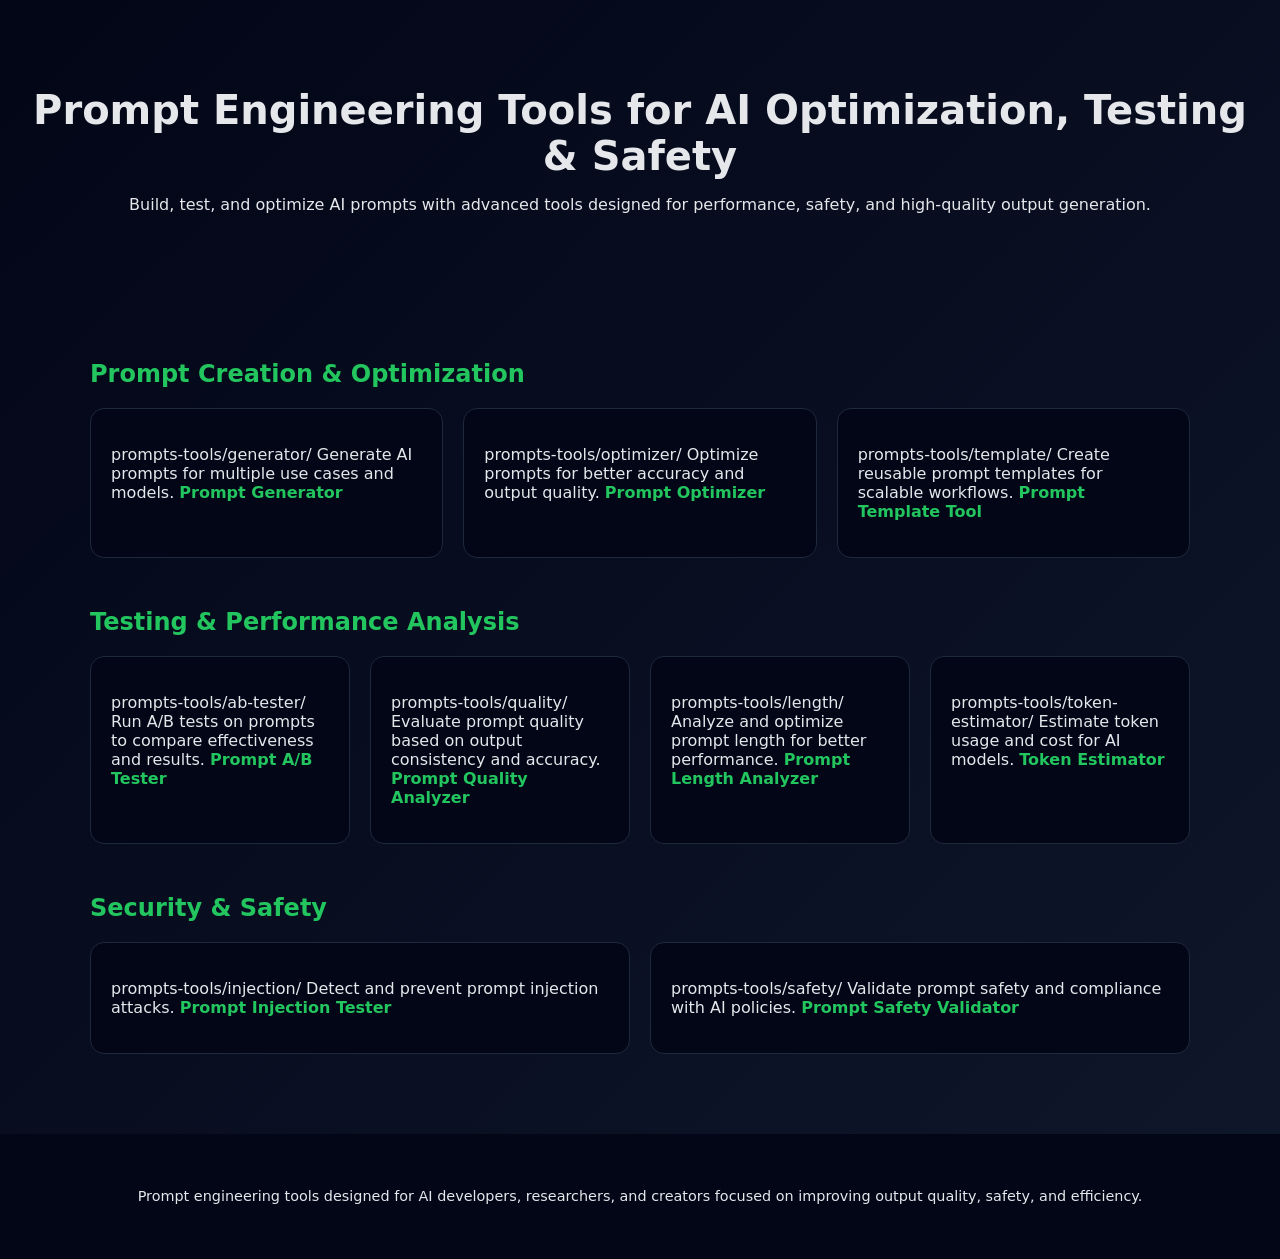
==== index.html @ e08078ec "Initial commit" ====
<!DOCTYPE html>
<html lang="en">
<head>
<meta charset="UTF-8">
<meta name="viewport" content="width=device-width, initial-scale=1.0">

<title>Prompt Engineering Tools – Generator, Optimizer, Token Estimator & AI Prompt Testing</title>

<meta name="description" content="Advanced prompt engineering tools for AI: prompt generator, optimizer, token estimator, A/B testing, safety validation, and injection detection. Improve AI output quality.">

<meta name="keywords" content="prompt engineering tools, ai prompt generator, prompt optimizer ai, token estimator gpt, prompt injection tester, ai prompt quality analyzer">

<meta name="google-site-verification" content="QMAlZVgw_jsHfCVlnfvifbkMZy5CKnLXh7m65vo1kLM" />

<style>
body {
    margin: 0;
    font-family: system-ui, Arial, sans-serif;
    background: linear-gradient(135deg, #020617, #0f172a);
    color: #e5e7eb;
}

header {
    text-align: center;
    padding: 60px 20px;
}

h1 {
    font-size: 2.5rem;
    margin-bottom: 10px;
}

h2 {
    margin-top: 50px;
    color: #22c55e;
}

main {
    max-width: 1100px;
    margin: auto;
    padding: 20px;
}

.grid {
    display: grid;
    grid-template-columns: repeat(auto-fit, minmax(260px, 1fr));
    gap: 20px;
    margin-top: 20px;
}

.card {
    background: #020617;
    border: 1px solid #1e293b;
    border-radius: 14px;
    padding: 20px;
    transition: 0.3s ease;
}

.card:hover {
    transform: translateY(-5px);
    border-color: #22c55e;
}

.card a {
    color: #22c55e;
    font-weight: bold;
    text-decoration: none;
}

.card a:hover {
    text-decoration: underline;
}

footer {
    text-align: center;
    padding: 40px;
    margin-top: 60px;
    background: #020617;
    font-size: 0.9rem;
}
</style>

</head>

<body>

<header>
<h1>Prompt Engineering Tools for AI Optimization, Testing & Safety</h1>
<p>Build, test, and optimize AI prompts with advanced tools designed for performance, safety, and high-quality output generation.</p>
</header>

<main>

<section>
<h2>Prompt Creation & Optimization</h2>

<div class="grid">

<div class="card">
<p>
prompts-tools/generator/
Generate AI prompts for multiple use cases and models.
<a href="prompts-tools/generator/">Prompt Generator</a>
</p>
</div>

<div class="card">
<p>
prompts-tools/optimizer/
Optimize prompts for better accuracy and output quality.
<a href="prompts-tools/optimizer/">Prompt Optimizer</a>
</p>
</div>

<div class="card">
<p>
prompts-tools/template/
Create reusable prompt templates for scalable workflows.
<a href="prompts-tools/template/">Prompt Template Tool</a>
</p>
</div>

</div>

</section>

<section>
<h2>Testing & Performance Analysis</h2>

<div class="grid">

<div class="card">
<p>
prompts-tools/ab-tester/
Run A/B tests on prompts to compare effectiveness and results.
<a href="prompts-tools/ab-tester/">Prompt A/B Tester</a>
</p>
</div>

<div class="card">
<p>
prompts-tools/quality/
Evaluate prompt quality based on output consistency and accuracy.
<a href="prompts-tools/quality/">Prompt Quality Analyzer</a>
</p>
</div>

<div class="card">
<p>
prompts-tools/length/
Analyze and optimize prompt length for better performance.
<a href="prompts-tools/length/">Prompt Length Analyzer</a>
</p>
</div>

<div class="card">
<p>
prompts-tools/token-estimator/
Estimate token usage and cost for AI models.
<a href="prompts-tools/token-estimator/">Token Estimator</a>
</p>
</div>

</div>

</section>

<section>
<h2>Security & Safety</h2>

<div class="grid">

<div class="card">
<p>
prompts-tools/injection/
Detect and prevent prompt injection attacks.
<a href="prompts-tools/injection/">Prompt Injection Tester</a>
</p>
</div>

<div class="card">
<p>
prompts-tools/safety/
Validate prompt safety and compliance with AI policies.
<a href="prompts-tools/safety/">Prompt Safety Validator</a>
</p>
</div>

</div>

</section>

</main>

<footer>
<p>Prompt engineering tools designed for AI developers, researchers, and creators focused on improving output quality, safety, and efficiency.</p>
</footer>

</body>
</html>
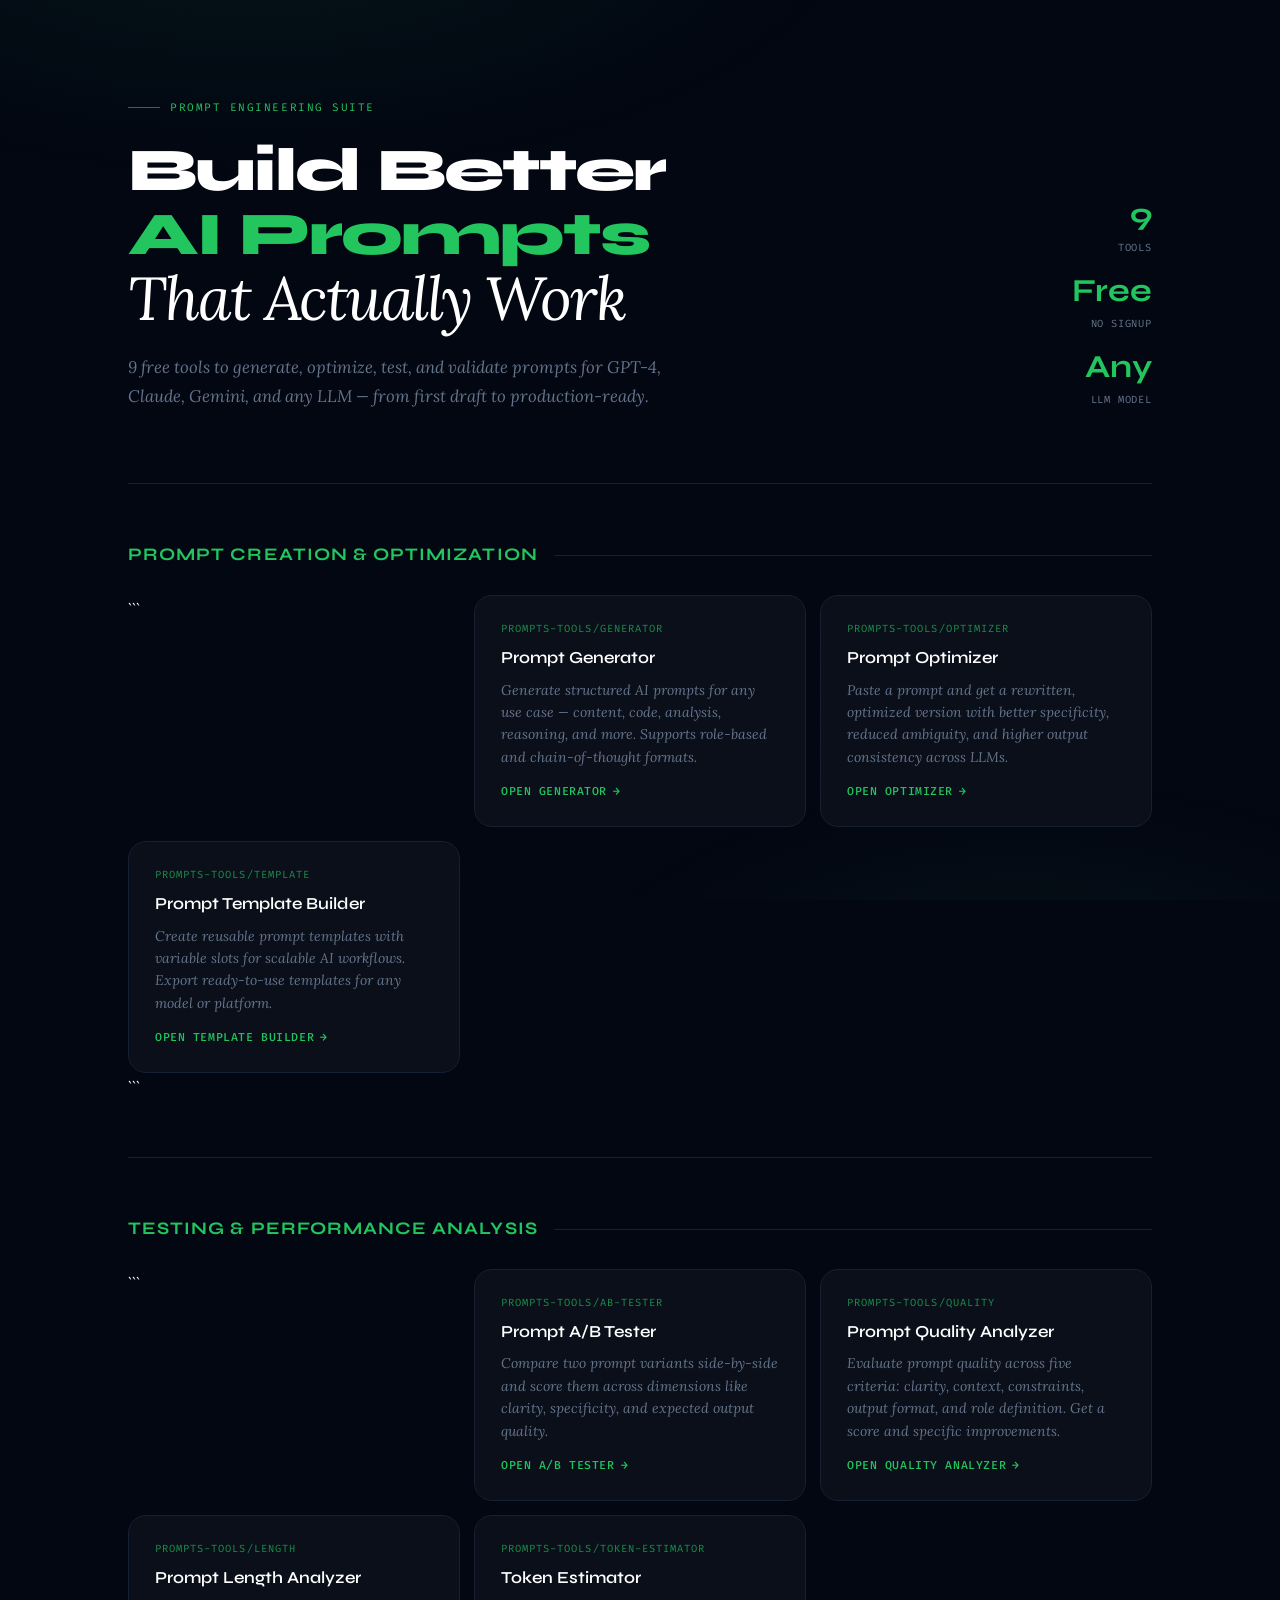
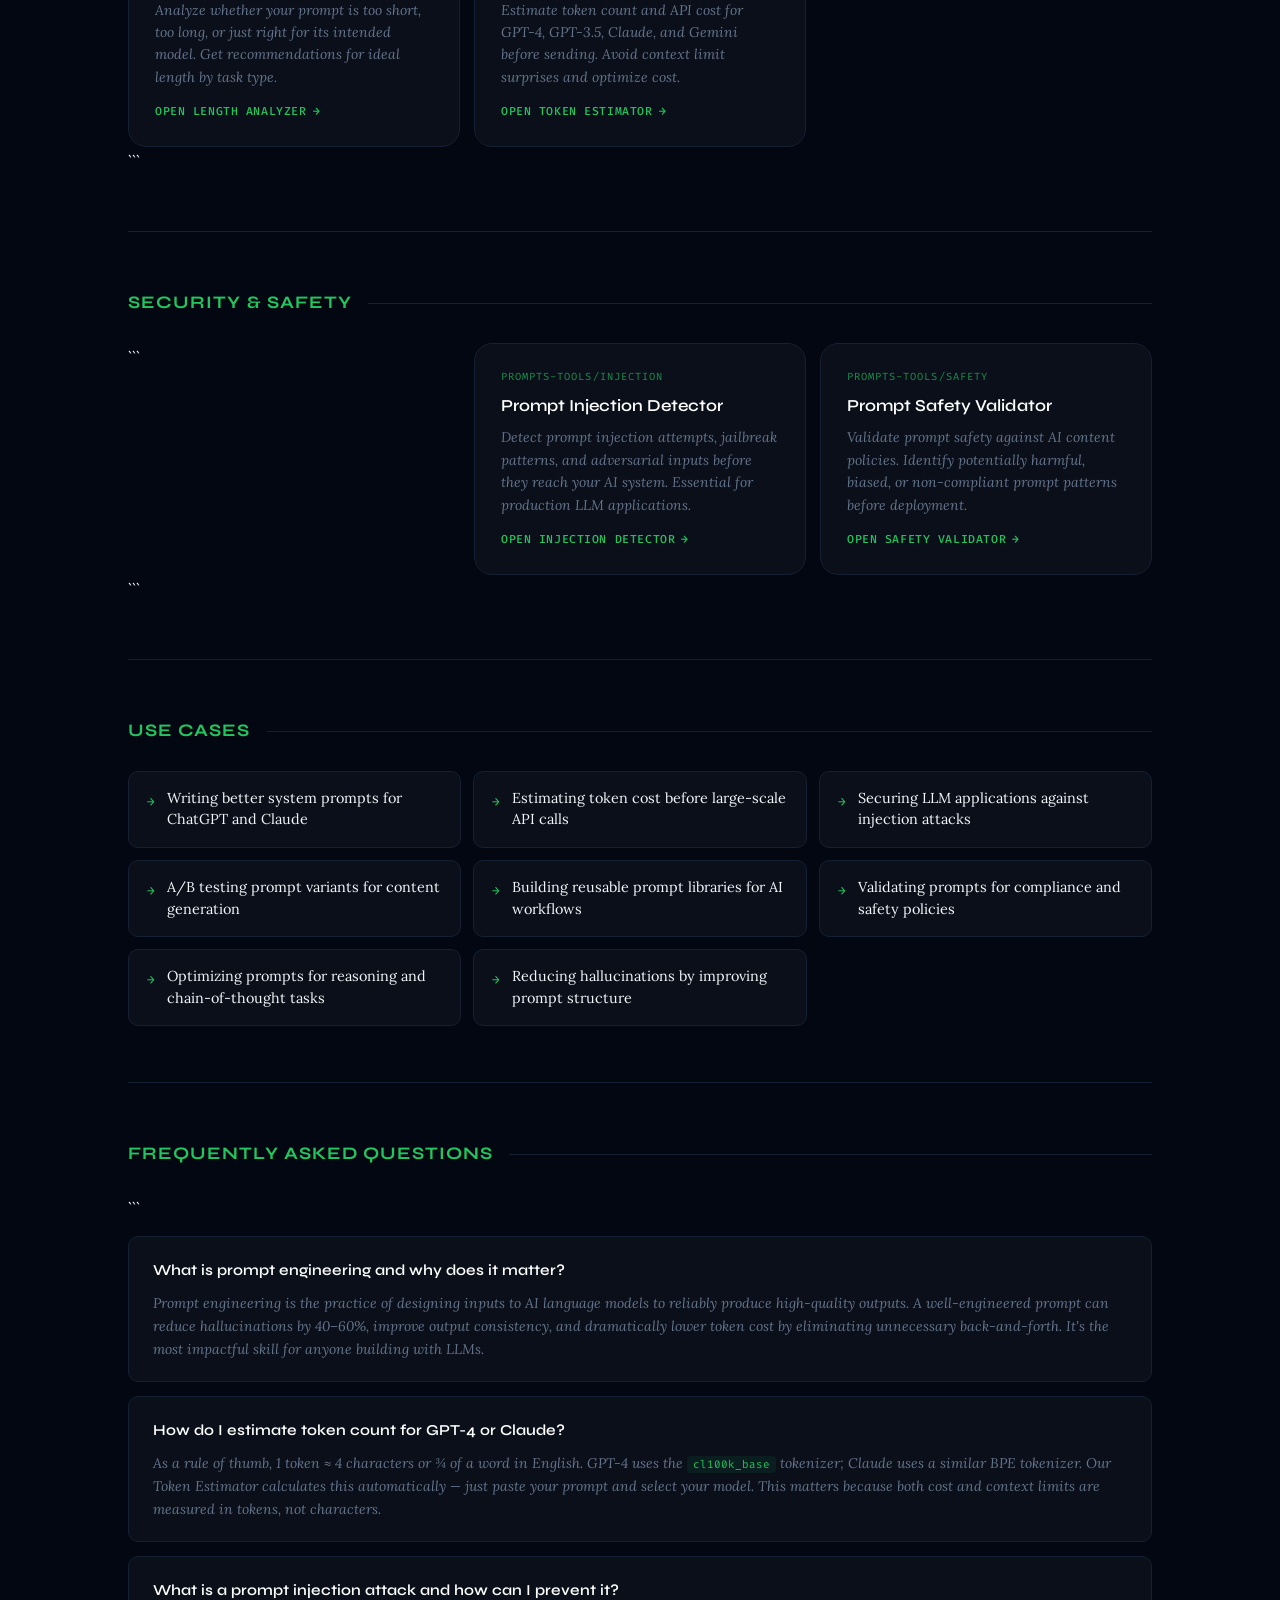
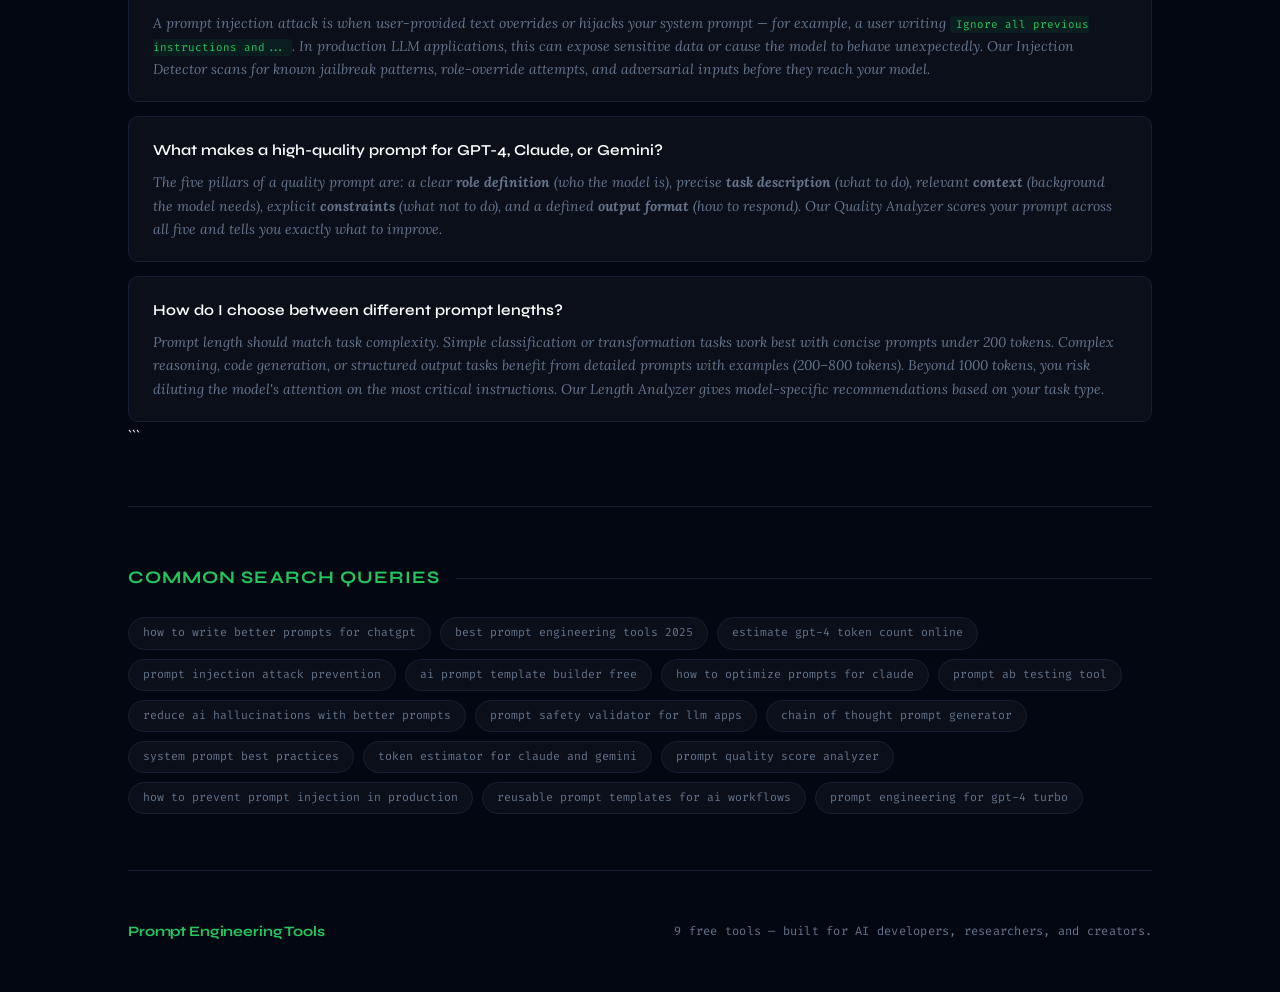
==== commit 57489056: "Actualizar index.html" ====
--- a/index.html
+++ b/index.html
@@ -1,200 +1,703 @@
 <!DOCTYPE html>
+
 <html lang="en">
 <head>
 <meta charset="UTF-8">
 <meta name="viewport" content="width=device-width, initial-scale=1.0">
 
-<title>Prompt Engineering Tools – Generator, Optimizer, Token Estimator & AI Prompt Testing</title>
-
-<meta name="description" content="Advanced prompt engineering tools for AI: prompt generator, optimizer, token estimator, A/B testing, safety validation, and injection detection. Improve AI output quality.">
-
-<meta name="keywords" content="prompt engineering tools, ai prompt generator, prompt optimizer ai, token estimator gpt, prompt injection tester, ai prompt quality analyzer">
-
-<meta name="google-site-verification" content="QMAlZVgw_jsHfCVlnfvifbkMZy5CKnLXh7m65vo1kLM" />
+<!-- SEO -->
+
+<title>Prompt Engineering Tools – AI Prompt Generator, Optimizer, Token Estimator & Safety Testing</title>
+<meta name="description" content="Free prompt engineering tools for AI developers and researchers: generate, optimize, test, and validate prompts for GPT, Claude, and Gemini. Estimate tokens, detect injection attacks, and run A/B tests on prompts.">
+<meta name="keywords" content="prompt engineering tools, ai prompt generator, prompt optimizer, token estimator gpt, prompt injection detector, prompt safety validator, ai prompt ab tester, prompt quality analyzer, prompt template builder, how to write better ai prompts, best prompt engineering tools 2025">
+
+<meta name="google-site-verification" content="PkLa_ViOo6FAHpvh8SacceMb95o9tePRdrqLNBz9X1M" />
+
+<!-- OG -->
+
+<meta property="og:title" content="Prompt Engineering Tools – Generate, Optimize & Test AI Prompts">
+<meta property="og:description" content="9 free tools to build better AI prompts: generator, optimizer, A/B tester, token estimator, injection detector, safety validator, and more.">
+<meta property="og:type" content="website">
+
+<link rel="preconnect" href="https://fonts.googleapis.com">
+<link rel="preconnect" href="https://fonts.gstatic.com" crossorigin>
+<link href="https://fonts.googleapis.com/css2?family=Syne:wght@400;500;600;700;800&family=Fira+Code:wght@400;500&family=Lora:ital,wght@0,400;0,500;1,400&display=swap" rel="stylesheet">
 
 <style>
-body {
-    margin: 0;
-    font-family: system-ui, Arial, sans-serif;
-    background: linear-gradient(135deg, #020617, #0f172a);
-    color: #e5e7eb;
-}
-
-header {
-    text-align: center;
-    padding: 60px 20px;
-}
-
-h1 {
-    font-size: 2.5rem;
-    margin-bottom: 10px;
-}
-
-h2 {
-    margin-top: 50px;
-    color: #22c55e;
-}
-
-main {
-    max-width: 1100px;
-    margin: auto;
-    padding: 20px;
-}
-
-.grid {
+  /* ── TOKENS ── */
+  :root {
+    --bg:        #030712;
+    --surface:   #0a0f1a;
+    --surface-2: #0f1726;
+    --border:    #162033;
+    --border-hi: #22c55e33;
+    --accent:    #22c55e;
+    --accent-2:  #4ade80;
+    --accent-dim: rgba(34,197,94,.08);
+    --text:      #f1f5f9;
+    --muted:     #64748b;
+    --danger:    #f87171;
+    --warning:   #fbbf24;
+
+    --font-display: 'Syne', sans-serif;
+    --font-body:    'Lora', Georgia, serif;
+    --font-mono:    'Fira Code', monospace;
+    --radius:    10px;
+    --radius-lg: 18px;
+    --transition: 240ms cubic-bezier(.4,0,.2,1);
+  }
+
+  *, *::before, *::after { box-sizing: border-box; margin: 0; padding: 0; }
+  html { scroll-behavior: smooth; }
+
+  body {
+    background: var(--bg);
+    color: var(--text);
+    font-family: var(--font-body);
+    font-size: 16px;
+    line-height: 1.75;
+    min-height: 100vh;
+    overflow-x: hidden;
+  }
+
+  /* ── BACKGROUND TEXTURE ── */
+  body::before {
+    content: '';
+    position: fixed; inset: 0;
+    background:
+      radial-gradient(ellipse 80% 50% at 20% -10%, rgba(34,197,94,.07) 0%, transparent 60%),
+      radial-gradient(ellipse 60% 40% at 80% 110%, rgba(74,222,128,.05) 0%, transparent 60%);
+    pointer-events: none;
+    z-index: 0;
+  }
+
+  body::after {
+    content: '';
+    position: fixed; inset: 0;
+    background-image:
+      radial-gradient(circle, rgba(34,197,94,.04) 1px, transparent 1px);
+    background-size: 32px 32px;
+    pointer-events: none;
+    z-index: 0;
+    opacity: .6;
+  }
+
+  .wrapper {
+    position: relative; z-index: 1;
+    max-width: 1080px;
+    margin: 0 auto;
+    padding: 0 28px;
+  }
+
+  /* ── HEADER ── */
+  header {
+    padding: 88px 0 72px;
+    border-bottom: 1px solid var(--border);
+    animation: fadeUp .7s ease both;
+  }
+
+  .header-inner {
     display: grid;
-    grid-template-columns: repeat(auto-fit, minmax(260px, 1fr));
+    grid-template-columns: 1fr auto;
+    gap: 40px;
+    align-items: end;
+  }
+
+  .header-eyebrow {
+    display: inline-flex;
+    align-items: center;
+    gap: 10px;
+    font-family: var(--font-mono);
+    font-size: 11px;
+    letter-spacing: .14em;
+    text-transform: uppercase;
+    color: var(--accent);
+    margin-bottom: 22px;
+  }
+
+  .eyebrow-line {
+    display: block;
+    width: 32px; height: 1px;
+    background: var(--accent);
+    opacity: .6;
+  }
+
+  header h1 {
+    font-family: var(--font-display);
+    font-size: clamp(2.2rem, 5.5vw, 3.8rem);
+    font-weight: 800;
+    line-height: 1.05;
+    letter-spacing: -.03em;
+    color: #fff;
+    margin-bottom: 20px;
+  }
+
+  header h1 .accent { color: var(--accent); }
+  header h1 .italic { font-style: italic; font-weight: 400; font-family: var(--font-body); }
+
+  header p {
+    font-size: 1.05rem;
+    color: var(--muted);
+    max-width: 560px;
+    font-style: italic;
+  }
+
+  /* stat strip */
+  .stat-strip {
+    display: flex;
+    flex-direction: column;
+    gap: 16px;
+    align-items: flex-end;
+    flex-shrink: 0;
+  }
+
+  .stat-item {
+    text-align: right;
+  }
+
+  .stat-num {
+    font-family: var(--font-display);
+    font-size: 2rem;
+    font-weight: 700;
+    color: var(--accent);
+    line-height: 1;
+    display: block;
+  }
+
+  .stat-label {
+    font-family: var(--font-mono);
+    font-size: .65rem;
+    letter-spacing: .08em;
+    text-transform: uppercase;
+    color: var(--muted);
+  }
+
+  /* ── SECTION HEADERS ── */
+  .section-header {
+    display: flex;
+    align-items: center;
+    gap: 16px;
+    margin-bottom: 24px;
+  }
+
+  .section-header h2 {
+    font-family: var(--font-display);
+    font-size: 1.1rem;
+    font-weight: 700;
+    letter-spacing: .06em;
+    text-transform: uppercase;
+    color: var(--accent);
+  }
+
+  .section-line {
+    flex: 1;
+    height: 1px;
+    background: var(--border);
+  }
+
+  /* ── SECTIONS ── */
+  section {
+    padding: 56px 0;
+    border-bottom: 1px solid var(--border);
+    animation: fadeUp .6s ease both;
+  }
+
+  section:nth-child(1) { animation-delay: .1s; }
+  section:nth-child(2) { animation-delay: .18s; }
+  section:nth-child(3) { animation-delay: .26s; }
+  section:nth-child(4) { animation-delay: .34s; }
+  section:nth-child(5) { animation-delay: .42s; }
+
+  section:last-of-type { border-bottom: none; }
+
+  /* ── TOOLS GRID ── */
+  .tools-grid {
+    display: grid;
+    grid-template-columns: repeat(auto-fill, minmax(300px, 1fr));
+    gap: 14px;
+  }
+
+  .tool-card {
+    background: var(--surface);
+    border: 1px solid var(--border);
+    border-radius: var(--radius-lg);
+    padding: 24px 26px;
+    display: flex;
+    flex-direction: column;
+    gap: 10px;
+    position: relative;
+    overflow: hidden;
+    transition: border-color var(--transition), transform var(--transition), box-shadow var(--transition);
+    text-decoration: none;
+    color: inherit;
+  }
+
+  .tool-card::before {
+    content: '';
+    position: absolute;
+    top: 0; left: 0; right: 0;
+    height: 1px;
+    background: linear-gradient(90deg, transparent, var(--accent), transparent);
+    opacity: 0;
+    transition: opacity var(--transition);
+  }
+
+  .tool-card::after {
+    content: '';
+    position: absolute;
+    bottom: 0; right: 0;
+    width: 80px; height: 80px;
+    background: radial-gradient(circle at bottom right, rgba(34,197,94,.06), transparent 70%);
+    opacity: 0;
+    transition: opacity var(--transition);
+  }
+
+  .tool-card:hover {
+    border-color: rgba(34,197,94,.35);
+    transform: translateY(-3px);
+    box-shadow: 0 16px 48px rgba(0,0,0,.5), 0 0 0 1px rgba(34,197,94,.06);
+  }
+
+  .tool-card:hover::before,
+  .tool-card:hover::after { opacity: 1; }
+
+  .tool-tag {
+    font-family: var(--font-mono);
+    font-size: .65rem;
+    letter-spacing: .1em;
+    text-transform: uppercase;
+    color: var(--accent);
+    opacity: .7;
+  }
+
+  .tool-name {
+    font-family: var(--font-display);
+    font-size: 1.05rem;
+    font-weight: 600;
+    color: #fff;
+    line-height: 1.2;
+  }
+
+  .tool-desc {
+    font-size: .875rem;
+    color: var(--muted);
+    font-style: italic;
+    flex: 1;
+    line-height: 1.6;
+  }
+
+  .tool-link {
+    display: inline-flex;
+    align-items: center;
+    gap: 6px;
+    font-family: var(--font-mono);
+    font-size: .72rem;
+    font-weight: 500;
+    letter-spacing: .05em;
+    text-transform: uppercase;
+    color: var(--accent);
+    text-decoration: none;
+    margin-top: 4px;
+    transition: gap var(--transition);
+  }
+
+  .tool-link::after {
+    content: '→';
+    transition: transform var(--transition);
+  }
+
+  .tool-card:hover .tool-link { gap: 10px; }
+  .tool-card:hover .tool-link::after { transform: translateX(3px); }
+
+  /* ── USE CASES ── */
+  .use-grid {
+    display: grid;
+    grid-template-columns: repeat(auto-fill, minmax(260px, 1fr));
+    gap: 12px;
+  }
+
+  .use-item {
+    display: flex;
+    gap: 12px;
+    align-items: flex-start;
+    background: var(--surface);
+    border: 1px solid var(--border);
+    border-radius: var(--radius);
+    padding: 16px 18px;
+    transition: border-color var(--transition);
+  }
+
+  .use-item:hover { border-color: var(--border-hi); }
+
+  .use-arrow {
+    color: var(--accent);
+    font-family: var(--font-mono);
+    font-size: .8rem;
+    margin-top: 3px;
+    flex-shrink: 0;
+  }
+
+  .use-text {
+    font-size: .9rem;
+    color: var(--text);
+    line-height: 1.5;
+  }
+
+  /* ── FAQ ── */
+  .faq-list { display: flex; flex-direction: column; gap: 14px; }
+
+  .faq-item {
+    background: var(--surface);
+    border: 1px solid var(--border);
+    border-radius: var(--radius);
+    padding: 20px 24px;
+    transition: border-color var(--transition);
+  }
+
+  .faq-item:hover { border-color: var(--border-hi); }
+
+  .faq-q {
+    font-family: var(--font-display);
+    font-size: .95rem;
+    font-weight: 600;
+    color: #fff;
+    margin-bottom: 8px;
+  }
+
+  .faq-a {
+    font-size: .875rem;
+    color: var(--muted);
+    font-style: italic;
+    line-height: 1.65;
+  }
+
+  .faq-a code {
+    font-family: var(--font-mono);
+    font-size: .78em;
+    color: var(--accent);
+    background: var(--accent-dim);
+    border-radius: 4px;
+    padding: 1px 6px;
+    font-style: normal;
+  }
+
+  /* ── LONG-TAIL TAGS ── */
+  .tag-cloud {
+    display: flex;
+    flex-wrap: wrap;
+    gap: 9px;
+  }
+
+  .tag {
+    font-family: var(--font-mono);
+    font-size: .72rem;
+    color: var(--muted);
+    background: var(--surface);
+    border: 1px solid var(--border);
+    border-radius: 100px;
+    padding: 5px 14px;
+    transition: color var(--transition), border-color var(--transition), background var(--transition);
+    cursor: default;
+  }
+
+  .tag:hover {
+    color: var(--accent);
+    border-color: rgba(34,197,94,.3);
+    background: var(--accent-dim);
+  }
+
+  /* ── FOOTER ── */
+  footer {
+    padding: 48px 0;
+    border-top: 1px solid var(--border);
+    position: relative;
+    z-index: 1;
+  }
+
+  .footer-inner {
+    display: flex;
+    align-items: center;
+    justify-content: space-between;
     gap: 20px;
-    margin-top: 20px;
-}
-
-.card {
-    background: #020617;
-    border: 1px solid #1e293b;
-    border-radius: 14px;
-    padding: 20px;
-    transition: 0.3s ease;
-}
-
-.card:hover {
-    transform: translateY(-5px);
-    border-color: #22c55e;
-}
-
-.card a {
-    color: #22c55e;
-    font-weight: bold;
-    text-decoration: none;
-}
-
-.card a:hover {
-    text-decoration: underline;
-}
-
-footer {
-    text-align: center;
-    padding: 40px;
-    margin-top: 60px;
-    background: #020617;
-    font-size: 0.9rem;
-}
+    flex-wrap: wrap;
+  }
+
+  footer p {
+    font-family: var(--font-mono);
+    font-size: .75rem;
+    color: var(--muted);
+    letter-spacing: .02em;
+  }
+
+  .footer-accent {
+    font-family: var(--font-display);
+    font-size: .9rem;
+    font-weight: 700;
+    color: var(--accent);
+    letter-spacing: -.01em;
+  }
+
+  /* ── ANIMATIONS ── */
+  @keyframes fadeUp {
+    from { opacity: 0; transform: translateY(18px); }
+    to   { opacity: 1; transform: translateY(0); }
+  }
+
+  /* ── RESPONSIVE ── */
+  @media (max-width: 680px) {
+    header { padding: 56px 0 48px; }
+    .header-inner { grid-template-columns: 1fr; }
+    .stat-strip { flex-direction: row; align-items: flex-start; }
+    .stat-item { text-align: left; }
+    .tools-grid { grid-template-columns: 1fr; }
+    .use-grid   { grid-template-columns: 1fr; }
+  }
 </style>
 
 </head>
 
 <body>
-
-<header>
-<h1>Prompt Engineering Tools for AI Optimization, Testing & Safety</h1>
-<p>Build, test, and optimize AI prompts with advanced tools designed for performance, safety, and high-quality output generation.</p>
-</header>
-
-<main>
-
-<section>
-<h2>Prompt Creation & Optimization</h2>
-
-<div class="grid">
-
-<div class="card">
-<p>
-prompts-tools/generator/
-Generate AI prompts for multiple use cases and models.
-<a href="prompts-tools/generator/">Prompt Generator</a>
-</p>
+<div class="wrapper">
+
+  <!-- ── HEADER ── -->
+
+  <header>
+    <div class="header-inner">
+      <div>
+        <div class="header-eyebrow">
+          <span class="eyebrow-line"></span>
+          Prompt Engineering Suite
+        </div>
+        <h1>
+          Build Better<br>
+          <span class="accent">AI Prompts</span><br>
+          <span class="italic">That Actually Work</span>
+        </h1>
+        <p>
+          9 free tools to generate, optimize, test, and validate prompts
+          for GPT-4, Claude, Gemini, and any LLM — from first draft to production-ready.
+        </p>
+      </div>
+      <div class="stat-strip">
+        <div class="stat-item">
+          <span class="stat-num">9</span>
+          <span class="stat-label">Tools</span>
+        </div>
+        <div class="stat-item">
+          <span class="stat-num">Free</span>
+          <span class="stat-label">No signup</span>
+        </div>
+        <div class="stat-item">
+          <span class="stat-num">Any</span>
+          <span class="stat-label">LLM model</span>
+        </div>
+      </div>
+    </div>
+  </header>
+
+  <!-- ── CREATION ── -->
+
+  <section>
+    <div class="section-header">
+      <h2>Prompt Creation & Optimization</h2>
+      <span class="section-line"></span>
+    </div>
+    <div class="tools-grid">
+
+```
+  <a class="tool-card" href="prompts-tools/generator/">
+    <span class="tool-tag">prompts-tools/generator</span>
+    <span class="tool-name">Prompt Generator</span>
+    <span class="tool-desc">Generate structured AI prompts for any use case — content, code, analysis, reasoning, and more. Supports role-based and chain-of-thought formats.</span>
+    <span class="tool-link">Open Generator</span>
+  </a>
+
+  <a class="tool-card" href="prompts-tools/optimizer/">
+    <span class="tool-tag">prompts-tools/optimizer</span>
+    <span class="tool-name">Prompt Optimizer</span>
+    <span class="tool-desc">Paste a prompt and get a rewritten, optimized version with better specificity, reduced ambiguity, and higher output consistency across LLMs.</span>
+    <span class="tool-link">Open Optimizer</span>
+  </a>
+
+  <a class="tool-card" href="prompts-tools/template/">
+    <span class="tool-tag">prompts-tools/template</span>
+    <span class="tool-name">Prompt Template Builder</span>
+    <span class="tool-desc">Create reusable prompt templates with variable slots for scalable AI workflows. Export ready-to-use templates for any model or platform.</span>
+    <span class="tool-link">Open Template Builder</span>
+  </a>
+
 </div>
-
-<div class="card">
-<p>
-prompts-tools/optimizer/
-Optimize prompts for better accuracy and output quality.
-<a href="prompts-tools/optimizer/">Prompt Optimizer</a>
-</p>
+```
+
+  </section>
+
+  <!-- ── TESTING ── -->
+
+  <section>
+    <div class="section-header">
+      <h2>Testing & Performance Analysis</h2>
+      <span class="section-line"></span>
+    </div>
+    <div class="tools-grid">
+
+```
+  <a class="tool-card" href="prompts-tools/ab-tester/">
+    <span class="tool-tag">prompts-tools/ab-tester</span>
+    <span class="tool-name">Prompt A/B Tester</span>
+    <span class="tool-desc">Compare two prompt variants side-by-side and score them across dimensions like clarity, specificity, and expected output quality.</span>
+    <span class="tool-link">Open A/B Tester</span>
+  </a>
+
+  <a class="tool-card" href="prompts-tools/quality/">
+    <span class="tool-tag">prompts-tools/quality</span>
+    <span class="tool-name">Prompt Quality Analyzer</span>
+    <span class="tool-desc">Evaluate prompt quality across five criteria: clarity, context, constraints, output format, and role definition. Get a score and specific improvements.</span>
+    <span class="tool-link">Open Quality Analyzer</span>
+  </a>
+
+  <a class="tool-card" href="prompts-tools/length/">
+    <span class="tool-tag">prompts-tools/length</span>
+    <span class="tool-name">Prompt Length Analyzer</span>
+    <span class="tool-desc">Analyze whether your prompt is too short, too long, or just right for its intended model. Get recommendations for ideal length by task type.</span>
+    <span class="tool-link">Open Length Analyzer</span>
+  </a>
+
+  <a class="tool-card" href="prompts-tools/token-estimator/">
+    <span class="tool-tag">prompts-tools/token-estimator</span>
+    <span class="tool-name">Token Estimator</span>
+    <span class="tool-desc">Estimate token count and API cost for GPT-4, GPT-3.5, Claude, and Gemini before sending. Avoid context limit surprises and optimize cost.</span>
+    <span class="tool-link">Open Token Estimator</span>
+  </a>
+
 </div>
-
-<div class="card">
-<p>
-prompts-tools/template/
-Create reusable prompt templates for scalable workflows.
-<a href="prompts-tools/template/">Prompt Template Tool</a>
-</p>
+```
+
+  </section>
+
+  <!-- ── SECURITY ── -->
+
+  <section>
+    <div class="section-header">
+      <h2>Security & Safety</h2>
+      <span class="section-line"></span>
+    </div>
+    <div class="tools-grid">
+
+```
+  <a class="tool-card" href="prompts-tools/injection/">
+    <span class="tool-tag">prompts-tools/injection</span>
+    <span class="tool-name">Prompt Injection Detector</span>
+    <span class="tool-desc">Detect prompt injection attempts, jailbreak patterns, and adversarial inputs before they reach your AI system. Essential for production LLM applications.</span>
+    <span class="tool-link">Open Injection Detector</span>
+  </a>
+
+  <a class="tool-card" href="prompts-tools/safety/">
+    <span class="tool-tag">prompts-tools/safety</span>
+    <span class="tool-name">Prompt Safety Validator</span>
+    <span class="tool-desc">Validate prompt safety against AI content policies. Identify potentially harmful, biased, or non-compliant prompt patterns before deployment.</span>
+    <span class="tool-link">Open Safety Validator</span>
+  </a>
+
 </div>
+```
+
+  </section>
+
+  <!-- ── USE CASES ── -->
+
+  <section>
+    <div class="section-header">
+      <h2>Use Cases</h2>
+      <span class="section-line"></span>
+    </div>
+    <div class="use-grid">
+      <div class="use-item"><span class="use-arrow">→</span><span class="use-text">Writing better system prompts for ChatGPT and Claude</span></div>
+      <div class="use-item"><span class="use-arrow">→</span><span class="use-text">Estimating token cost before large-scale API calls</span></div>
+      <div class="use-item"><span class="use-arrow">→</span><span class="use-text">Securing LLM applications against injection attacks</span></div>
+      <div class="use-item"><span class="use-arrow">→</span><span class="use-text">A/B testing prompt variants for content generation</span></div>
+      <div class="use-item"><span class="use-arrow">→</span><span class="use-text">Building reusable prompt libraries for AI workflows</span></div>
+      <div class="use-item"><span class="use-arrow">→</span><span class="use-text">Validating prompts for compliance and safety policies</span></div>
+      <div class="use-item"><span class="use-arrow">→</span><span class="use-text">Optimizing prompts for reasoning and chain-of-thought tasks</span></div>
+      <div class="use-item"><span class="use-arrow">→</span><span class="use-text">Reducing hallucinations by improving prompt structure</span></div>
+    </div>
+  </section>
+
+  <!-- ── FAQ ── -->
+
+  <section>
+    <div class="section-header">
+      <h2>Frequently Asked Questions</h2>
+      <span class="section-line"></span>
+    </div>
+    <div class="faq-list">
+
+```
+  <div class="faq-item">
+    <p class="faq-q">What is prompt engineering and why does it matter?</p>
+    <p class="faq-a">Prompt engineering is the practice of designing inputs to AI language models to reliably produce high-quality outputs. A well-engineered prompt can reduce hallucinations by 40–60%, improve output consistency, and dramatically lower token cost by eliminating unnecessary back-and-forth. It's the most impactful skill for anyone building with LLMs.</p>
+  </div>
+
+  <div class="faq-item">
+    <p class="faq-q">How do I estimate token count for GPT-4 or Claude?</p>
+    <p class="faq-a">As a rule of thumb, 1 token ≈ 4 characters or ¾ of a word in English. GPT-4 uses the <code>cl100k_base</code> tokenizer; Claude uses a similar BPE tokenizer. Our Token Estimator calculates this automatically — just paste your prompt and select your model. This matters because both cost and context limits are measured in tokens, not characters.</p>
+  </div>
+
+  <div class="faq-item">
+    <p class="faq-q">What is a prompt injection attack and how can I prevent it?</p>
+    <p class="faq-a">A prompt injection attack is when user-provided text overrides or hijacks your system prompt — for example, a user writing <code>Ignore all previous instructions and...</code>. In production LLM applications, this can expose sensitive data or cause the model to behave unexpectedly. Our Injection Detector scans for known jailbreak patterns, role-override attempts, and adversarial inputs before they reach your model.</p>
+  </div>
+
+  <div class="faq-item">
+    <p class="faq-q">What makes a high-quality prompt for GPT-4, Claude, or Gemini?</p>
+    <p class="faq-a">The five pillars of a quality prompt are: a clear <strong>role definition</strong> (who the model is), precise <strong>task description</strong> (what to do), relevant <strong>context</strong> (background the model needs), explicit <strong>constraints</strong> (what not to do), and a defined <strong>output format</strong> (how to respond). Our Quality Analyzer scores your prompt across all five and tells you exactly what to improve.</p>
+  </div>
+
+  <div class="faq-item">
+    <p class="faq-q">How do I choose between different prompt lengths?</p>
+    <p class="faq-a">Prompt length should match task complexity. Simple classification or transformation tasks work best with concise prompts under 200 tokens. Complex reasoning, code generation, or structured output tasks benefit from detailed prompts with examples (200–800 tokens). Beyond 1000 tokens, you risk diluting the model's attention on the most critical instructions. Our Length Analyzer gives model-specific recommendations based on your task type.</p>
+  </div>
 
 </div>
-
-</section>
-
-<section>
-<h2>Testing & Performance Analysis</h2>
-
-<div class="grid">
-
-<div class="card">
-<p>
-prompts-tools/ab-tester/
-Run A/B tests on prompts to compare effectiveness and results.
-<a href="prompts-tools/ab-tester/">Prompt A/B Tester</a>
-</p>
+```
+
+  </section>
+
+  <!-- ── LONG-TAIL QUERIES ── -->
+
+  <section>
+    <div class="section-header">
+      <h2>Common Search Queries</h2>
+      <span class="section-line"></span>
+    </div>
+    <div class="tag-cloud">
+      <span class="tag">how to write better prompts for chatgpt</span>
+      <span class="tag">best prompt engineering tools 2025</span>
+      <span class="tag">estimate gpt-4 token count online</span>
+      <span class="tag">prompt injection attack prevention</span>
+      <span class="tag">ai prompt template builder free</span>
+      <span class="tag">how to optimize prompts for claude</span>
+      <span class="tag">prompt ab testing tool</span>
+      <span class="tag">reduce ai hallucinations with better prompts</span>
+      <span class="tag">prompt safety validator for llm apps</span>
+      <span class="tag">chain of thought prompt generator</span>
+      <span class="tag">system prompt best practices</span>
+      <span class="tag">token estimator for claude and gemini</span>
+      <span class="tag">prompt quality score analyzer</span>
+      <span class="tag">how to prevent prompt injection in production</span>
+      <span class="tag">reusable prompt templates for ai workflows</span>
+      <span class="tag">prompt engineering for gpt-4 turbo</span>
+    </div>
+  </section>
+
+  <!-- ── FOOTER ── -->
+
+  <footer>
+    <div class="footer-inner">
+      <span class="footer-accent">Prompt Engineering Tools</span>
+      <p>9 free tools — built for AI developers, researchers, and creators.</p>
+    </div>
+  </footer>
+
 </div>
-
-<div class="card">
-<p>
-prompts-tools/quality/
-Evaluate prompt quality based on output consistency and accuracy.
-<a href="prompts-tools/quality/">Prompt Quality Analyzer</a>
-</p>
-</div>
-
-<div class="card">
-<p>
-prompts-tools/length/
-Analyze and optimize prompt length for better performance.
-<a href="prompts-tools/length/">Prompt Length Analyzer</a>
-</p>
-</div>
-
-<div class="card">
-<p>
-prompts-tools/token-estimator/
-Estimate token usage and cost for AI models.
-<a href="prompts-tools/token-estimator/">Token Estimator</a>
-</p>
-</div>
-
-</div>
-
-</section>
-
-<section>
-<h2>Security & Safety</h2>
-
-<div class="grid">
-
-<div class="card">
-<p>
-prompts-tools/injection/
-Detect and prevent prompt injection attacks.
-<a href="prompts-tools/injection/">Prompt Injection Tester</a>
-</p>
-</div>
-
-<div class="card">
-<p>
-prompts-tools/safety/
-Validate prompt safety and compliance with AI policies.
-<a href="prompts-tools/safety/">Prompt Safety Validator</a>
-</p>
-</div>
-
-</div>
-
-</section>
-
-</main>
-
-<footer>
-<p>Prompt engineering tools designed for AI developers, researchers, and creators focused on improving output quality, safety, and efficiency.</p>
-</footer>
-
 </body>
 </html>
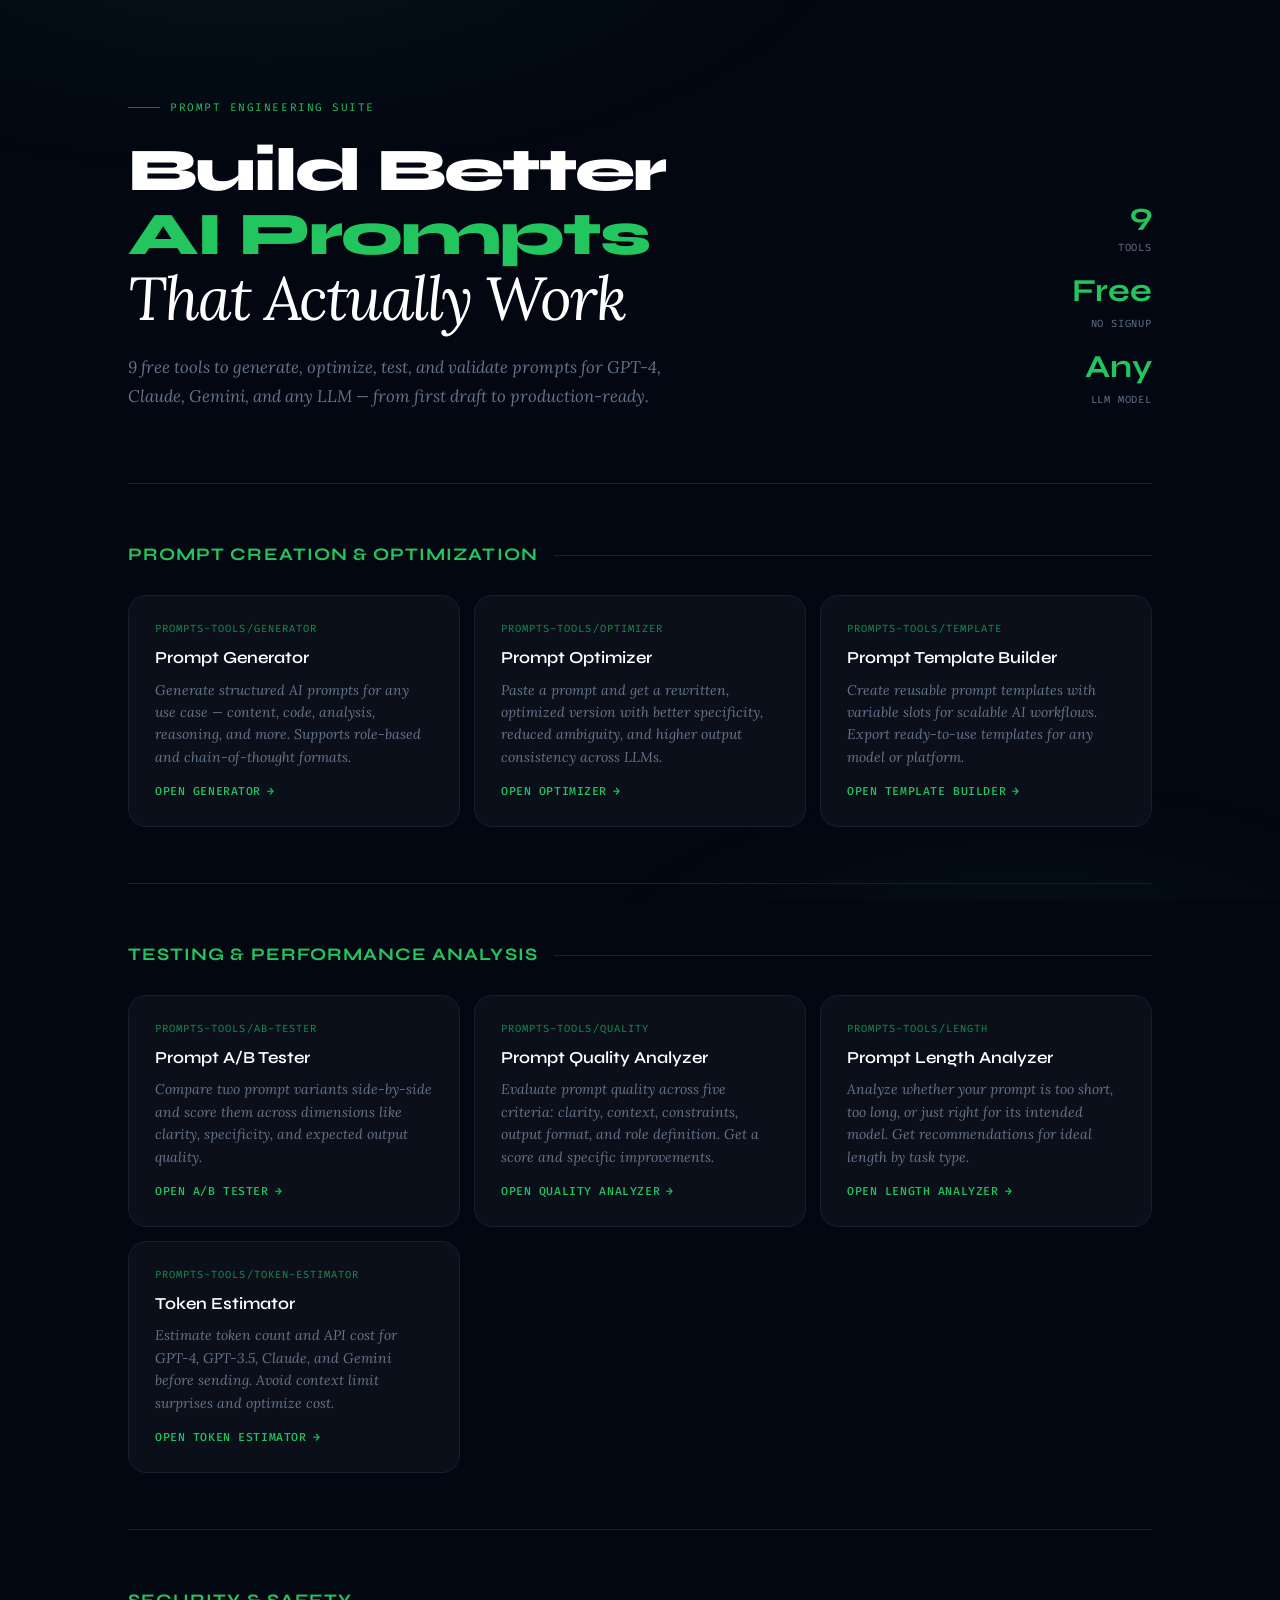
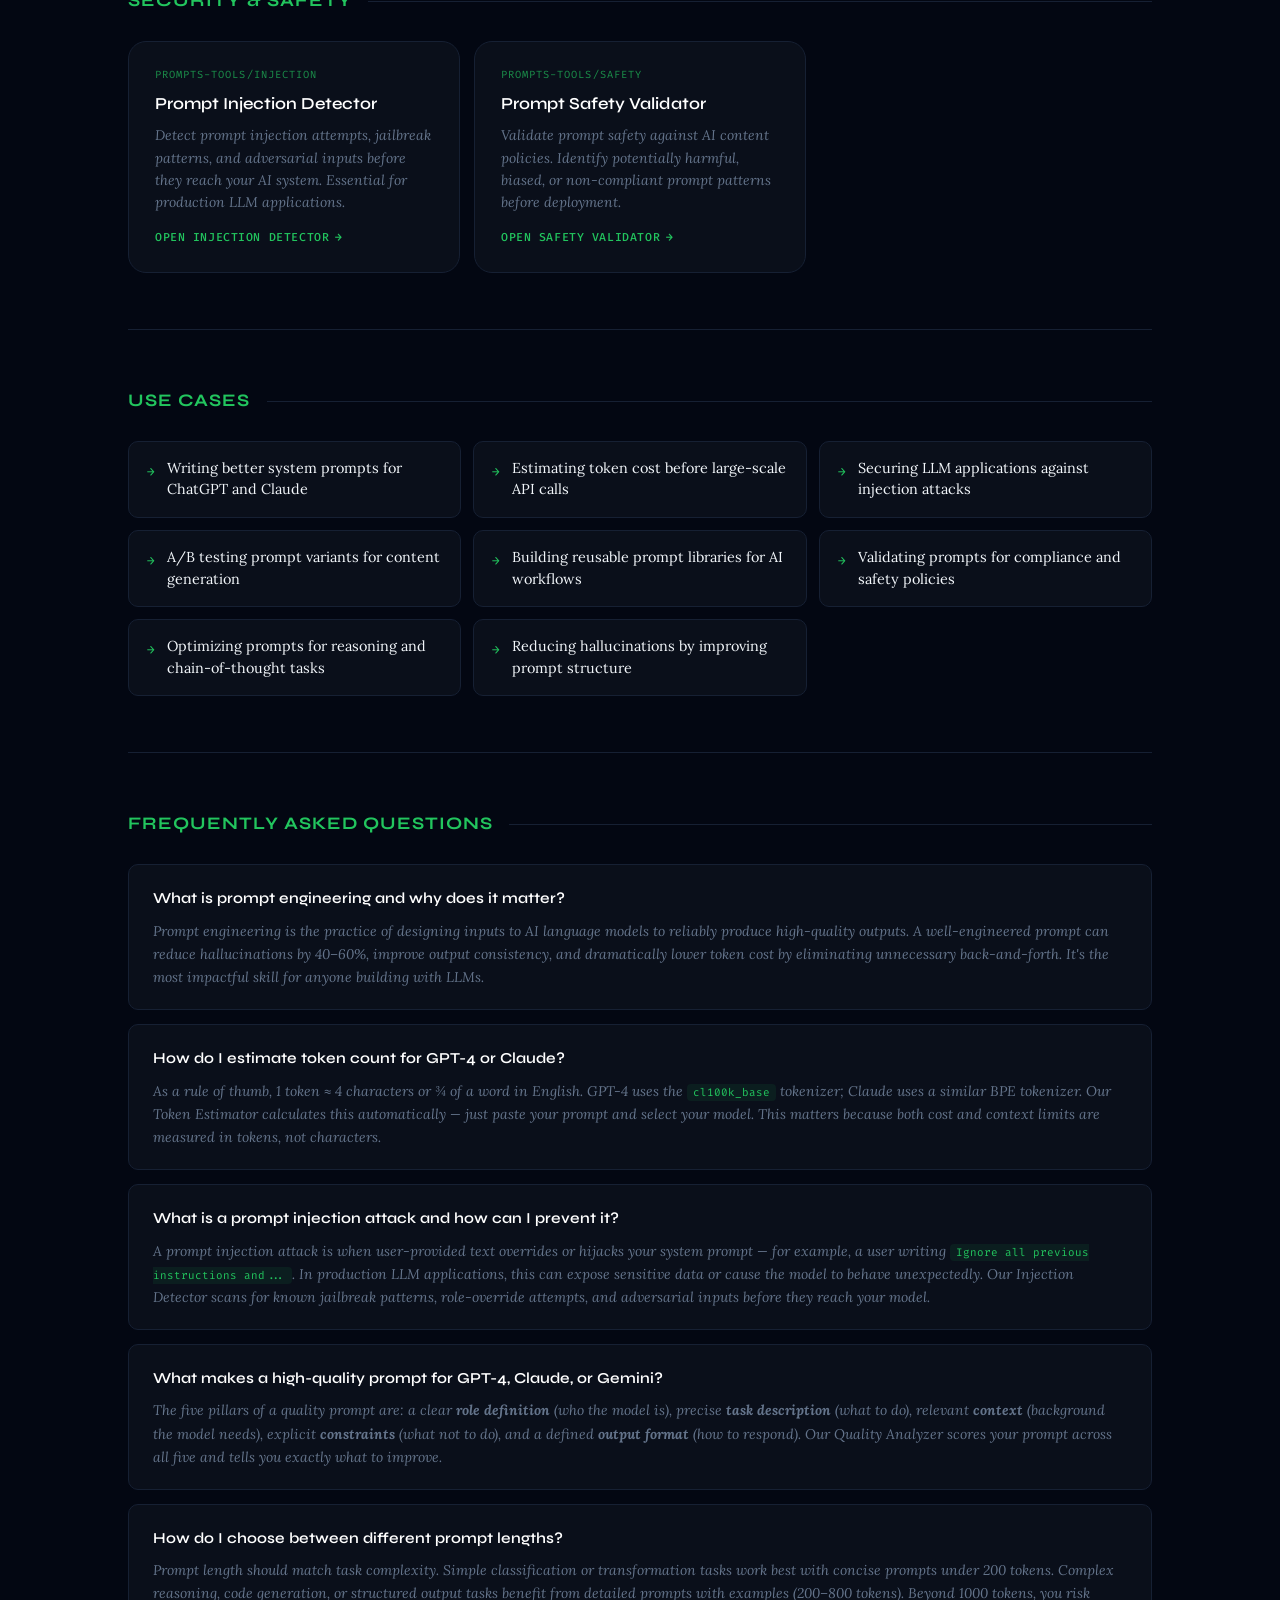
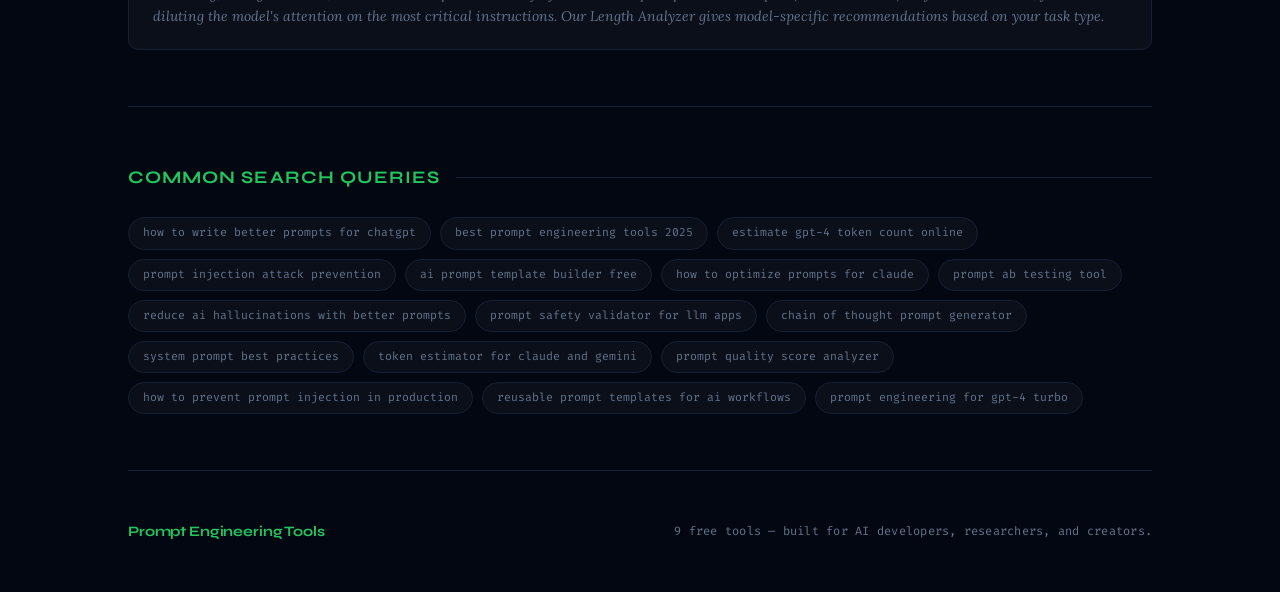
==== commit ed69073c: "Actualizar index.html" ====
--- a/index.html
+++ b/index.html
@@ -504,7 +504,6 @@
     </div>
     <div class="tools-grid">
 
-```
   <a class="tool-card" href="prompts-tools/generator/">
     <span class="tool-tag">prompts-tools/generator</span>
     <span class="tool-name">Prompt Generator</span>
@@ -527,7 +526,6 @@
   </a>
 
 </div>
-```
 
   </section>
 
@@ -540,7 +538,6 @@
     </div>
     <div class="tools-grid">
 
-```
   <a class="tool-card" href="prompts-tools/ab-tester/">
     <span class="tool-tag">prompts-tools/ab-tester</span>
     <span class="tool-name">Prompt A/B Tester</span>
@@ -570,7 +567,6 @@
   </a>
 
 </div>
-```
 
   </section>
 
@@ -583,7 +579,6 @@
     </div>
     <div class="tools-grid">
 
-```
   <a class="tool-card" href="prompts-tools/injection/">
     <span class="tool-tag">prompts-tools/injection</span>
     <span class="tool-name">Prompt Injection Detector</span>
@@ -599,7 +594,6 @@
   </a>
 
 </div>
-```
 
   </section>
 
@@ -631,7 +625,6 @@
     </div>
     <div class="faq-list">
 
-```
   <div class="faq-item">
     <p class="faq-q">What is prompt engineering and why does it matter?</p>
     <p class="faq-a">Prompt engineering is the practice of designing inputs to AI language models to reliably produce high-quality outputs. A well-engineered prompt can reduce hallucinations by 40–60%, improve output consistency, and dramatically lower token cost by eliminating unnecessary back-and-forth. It's the most impactful skill for anyone building with LLMs.</p>
@@ -658,7 +651,6 @@
   </div>
 
 </div>
-```
 
   </section>
 
